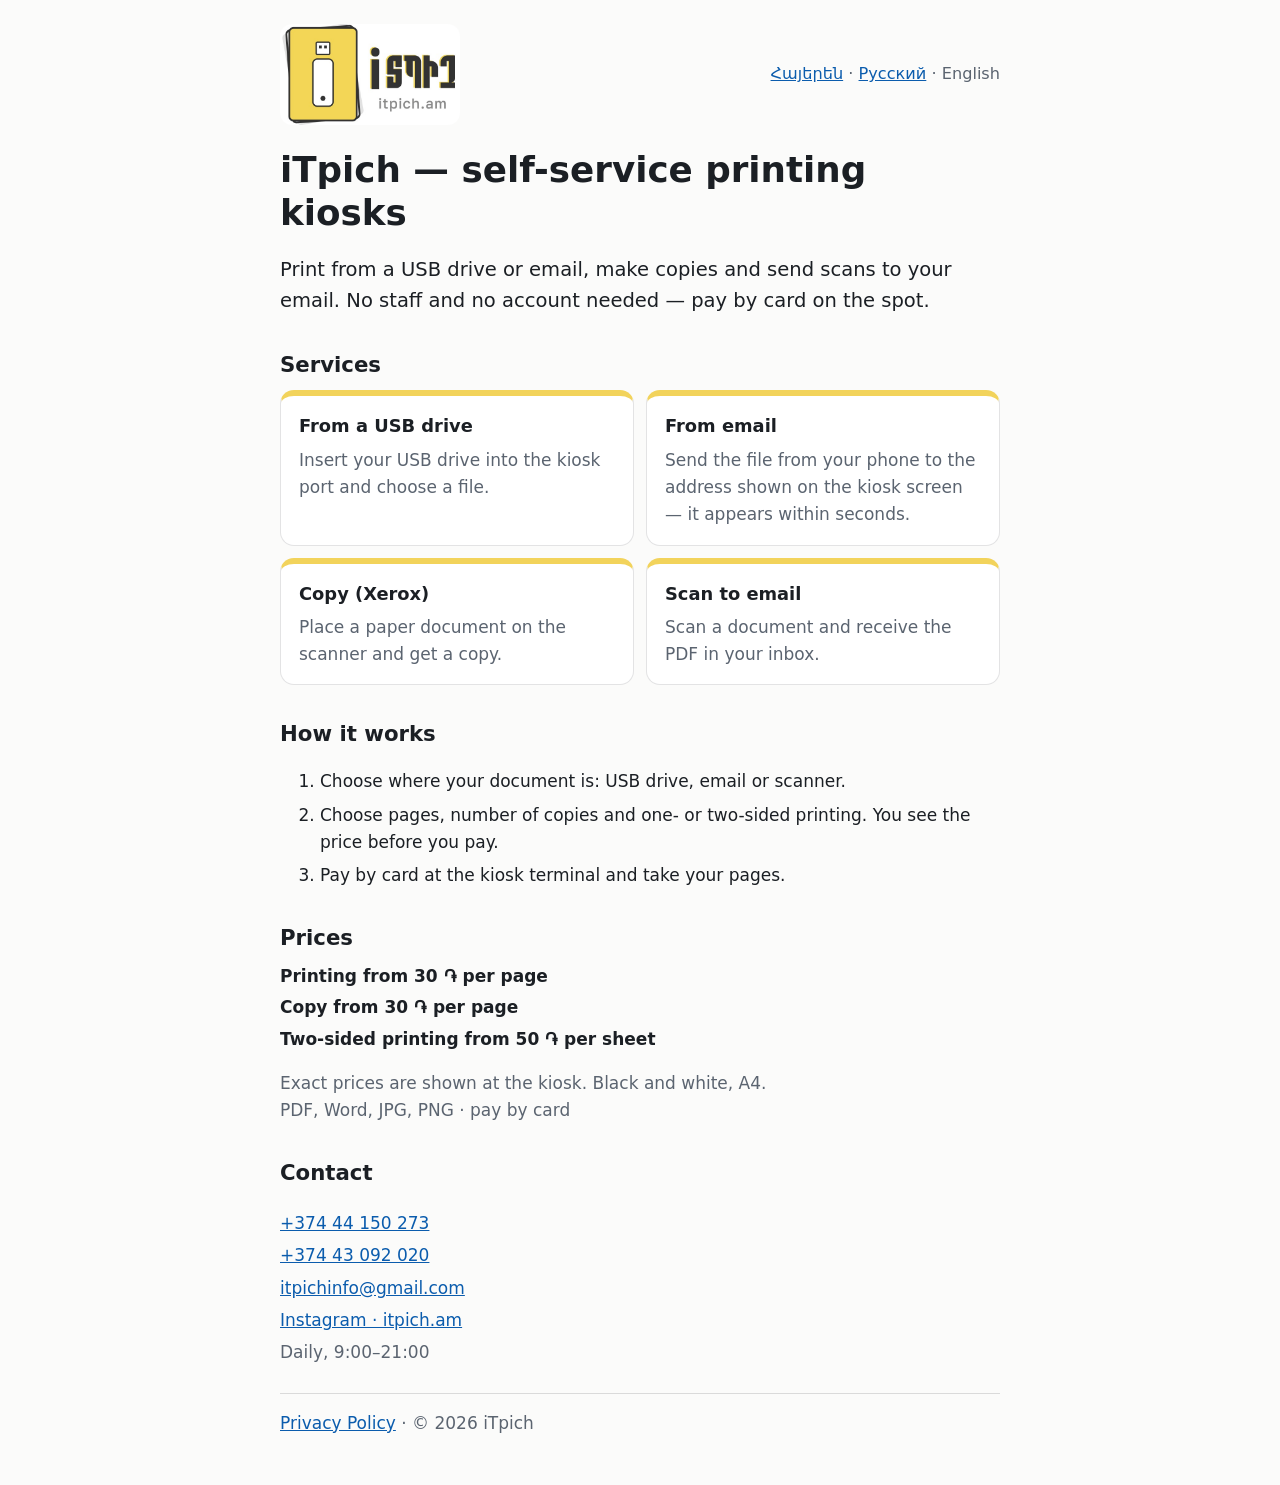
==== index-en.html @ af1162b1 "новый домен" ====
<!doctype html>
<html lang="en">
<head>
  <meta charset="utf-8">
  <meta name="viewport" content="width=device-width, initial-scale=1">
  <title>iTpich — self-service printing kiosks</title>
  <meta name="description" content="Print documents from a USB drive or email, make copies and scan to email at a self-service kiosk. Pay by card.">
  <link rel="canonical" href="https://itpich.am/index-en.html">
  <link rel="alternate" hreflang="hy" href="https://itpich.am/">
  <link rel="alternate" hreflang="ru" href="https://itpich.am/index-ru.html">
  <link rel="alternate" hreflang="en" href="https://itpich.am/index-en.html">
  <link rel="icon" type="image/png" href="icon.png">
  <link rel="apple-touch-icon" href="icon.png">
  <meta property="og:title" content="iTpich — self-service printing kiosks">
  <meta property="og:description" content="Print documents from a USB drive or email, make copies and scan to email at a self-service kiosk. Pay by card.">
  <meta property="og:image" content="https://itpich.am/icon.png">
  <link rel="stylesheet" href="style.css">
  <script>if (location.hostname.endsWith('github.io')) location.replace('https://itpich.am/' + location.pathname.split('/').pop());</script>
</head>
<body>
  <header class="site-header">
    <a href="index-en.html"><img class="brand" src="logo.jpg" width="295" height="165" alt="iTpich · itpich.am"></a>
    <nav class="langs"><a href="index.html" hreflang="hy" lang="hy">Հայերեն</a> · <a href="index-ru.html" hreflang="ru" lang="ru">Русский</a> · <span aria-current="page">English</span></nav>
  </header>
  <main>
    <h1>iTpich — self-service printing kiosks</h1>
    <p class="lead">Print from a USB drive or email, make copies and send scans to your email. No staff and no account needed — pay by card on the spot.</p>

    <h2>Services</h2>
    <ul class="cards">
      <li class="card"><h3>From a USB drive</h3><p>Insert your USB drive into the kiosk port and choose a file.</p></li>
      <li class="card"><h3>From email</h3><p>Send the file from your phone to the address shown on the kiosk screen — it appears within seconds.</p></li>
      <li class="card"><h3>Copy (Xerox)</h3><p>Place a paper document on the scanner and get a copy.</p></li>
      <li class="card"><h3>Scan to email</h3><p>Scan a document and receive the PDF in your inbox.</p></li>
    </ul>

    <h2>How it works</h2>
    <ol class="steps">
      <li>Choose where your document is: USB drive, email or scanner.</li>
      <li>Choose pages, number of copies and one- or two-sided printing. You see the price before you pay.</li>
      <li>Pay by card at the kiosk terminal and take your pages.</li>
    </ol>

    <h2>Prices</h2>
    <ul class="prices">
      <li>Printing from 30 ֏ per page</li>
      <li>Copy from 30 ֏ per page</li>
      <li>Two-sided printing from 50 ֏ per sheet</li>
    </ul>
    <p class="muted">Exact prices are shown at the kiosk. Black and white, A4.<br>PDF, Word, JPG, PNG · pay by card</p>

    <h2>Contact</h2>
    <p class="contacts">
      <a href="tel:+37444150273">+374 44 150 273</a><br>
      <a href="tel:+37443092020">+374 43 092 020</a><br>
      <a href="mailto:itpichinfo@gmail.com">itpichinfo@gmail.com</a><br>
      <a href="https://www.instagram.com/itpich.am/">Instagram · itpich.am</a><br>
      <span class="muted">Daily, 9:00–21:00</span>
    </p>
  </main>
  <footer><a href="privacy.html">Privacy Policy</a> · © 2026 iTpich</footer>
</body>
</html>
---- style.css ----
:root {
  color-scheme: light dark;
  --ink: #1b1f24;
  --muted: #5b6470;
  --bg: #fbfbfa;
  --link: #0b5cad;
}
@media (prefers-color-scheme: dark) {
  :root {
    --ink: #e8eaed;
    --muted: #a3abb5;
    --bg: #15181c;
    --link: #79b4f2;
  }
}
body {
  margin: 0;
  padding: 0 16px;
  background: var(--bg);
  color: var(--ink);
  font: 17px/1.6 system-ui, -apple-system, "Segoe UI", Roboto, sans-serif;
}
main {
  max-width: 720px;
  margin: 48px auto 24px;
}
h1 {
  font-size: 2.1em;
  line-height: 1.2;
  margin: 0 0 12px;
}
h2 {
  font-size: 1.25em;
  margin: 32px 0 8px;
}
.lead {
  font-size: 1.15em;
}
.muted {
  color: var(--muted);
}
a {
  color: var(--link);
}
code {
  font-size: 0.92em;
  overflow-wrap: anywhere;
}
footer {
  max-width: 720px;
  margin: 0 auto 48px;
  padding-top: 16px;
  border-top: 1px solid color-mix(in srgb, var(--ink) 15%, transparent);
  color: var(--muted);
}

/* Визитка (index*.html): шапка с логотипом, карточки услуг, шаги, цены. Цвет бренда — жёлтый из логотипа. */
:root {
  --brand: #f2d35b;
  --card: #ffffff;
  --line: color-mix(in srgb, var(--ink) 12%, transparent);
}
@media (prefers-color-scheme: dark) {
  :root {
    --card: #1f2329;
  }
}
.site-header {
  max-width: 720px;
  margin: 24px auto 0;
  display: flex;
  align-items: center;
  justify-content: space-between;
  gap: 16px;
  flex-wrap: wrap;
}
.brand {
  display: block;
  width: 180px;
  height: auto;
  border-radius: 12px;
}
.langs {
  font-size: 0.95em;
  color: var(--muted);
}
.site-header + main {
  margin-top: 24px;
}
.cards {
  margin: 0;
  padding: 0;
  list-style: none;
  display: grid;
  grid-template-columns: repeat(auto-fit, minmax(240px, 1fr));
  gap: 12px;
}
.card {
  padding: 16px 18px;
  border-radius: 14px;
  background: var(--card);
  border: 1px solid var(--line);
  border-top: 6px solid var(--brand);
}
.card h3 {
  margin: 0 0 6px;
  font-size: 1.05em;
}
.card p {
  margin: 0;
  color: var(--muted);
}
.steps li + li {
  margin-top: 6px;
}
.prices {
  margin: 0 0 8px;
  padding: 0;
  list-style: none;
  font-weight: 600;
}
.prices li + li {
  margin-top: 4px;
}
.contacts {
  line-height: 1.9;
}
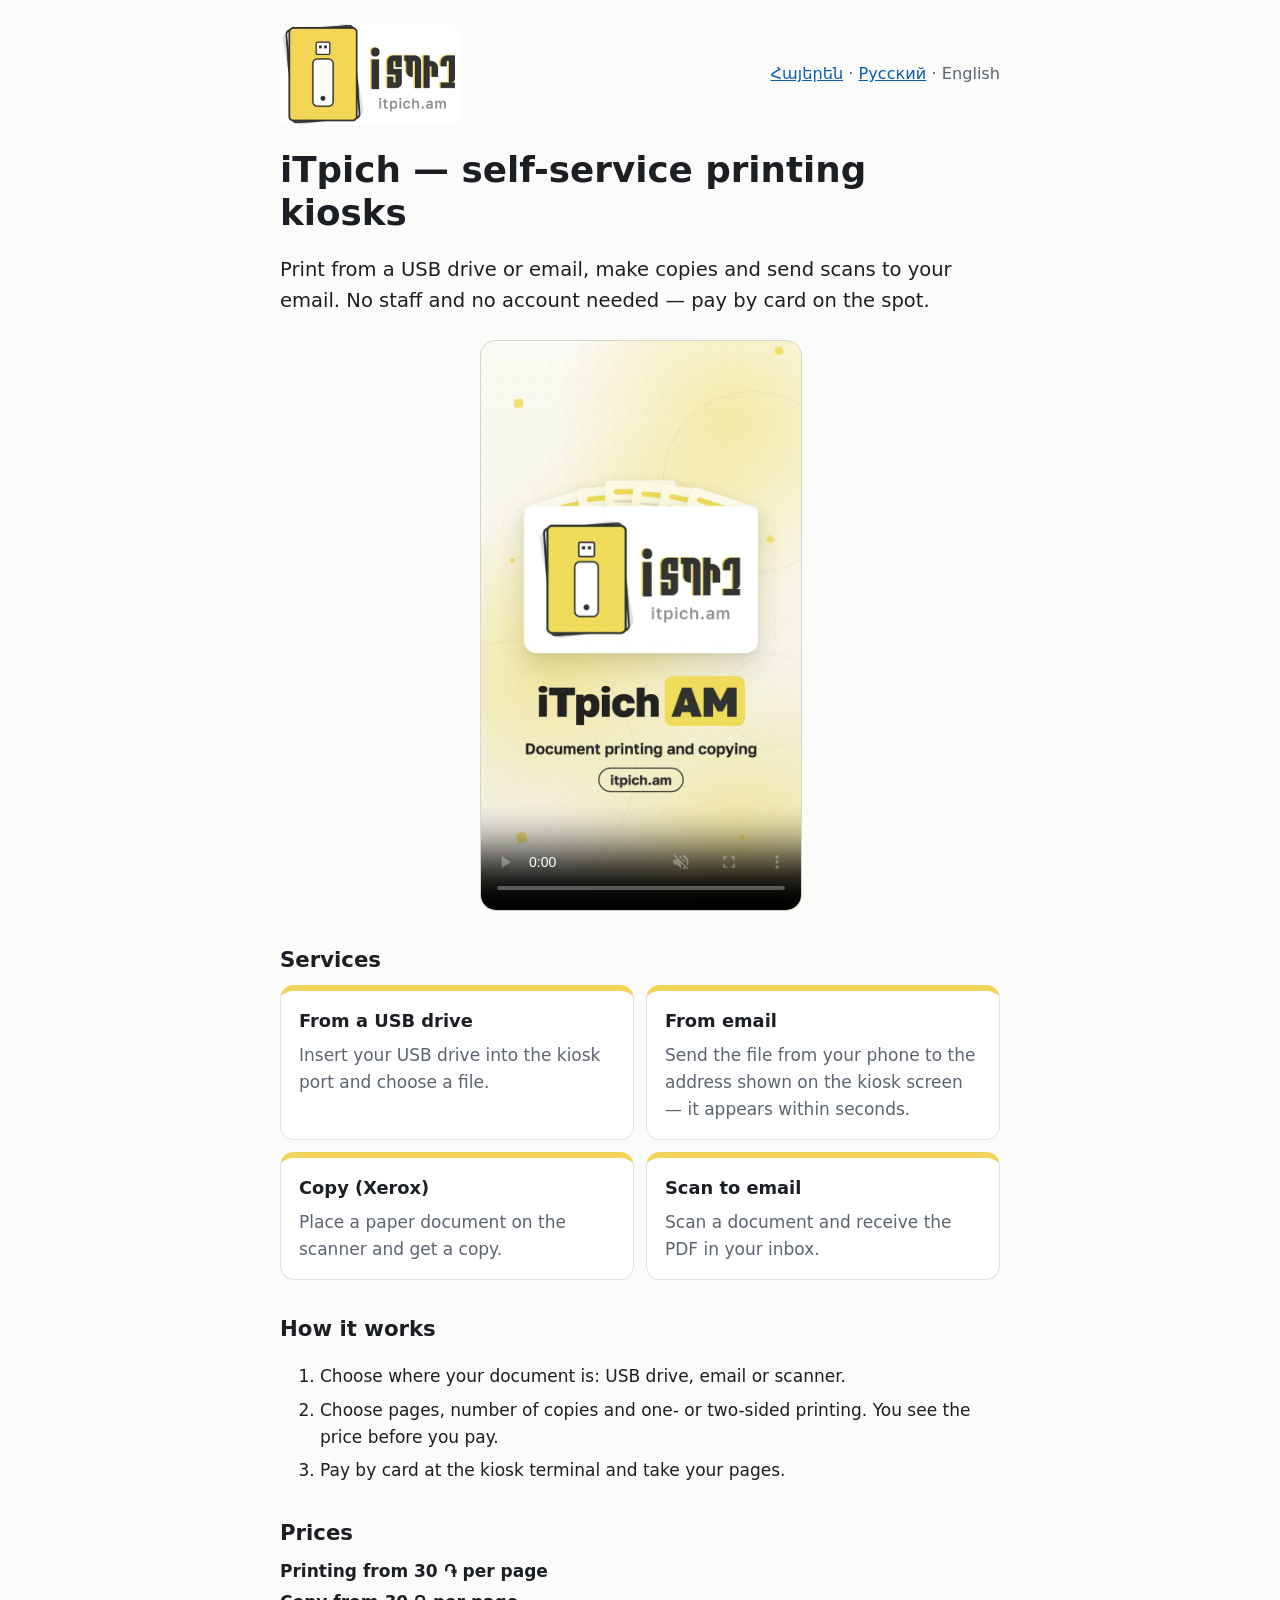
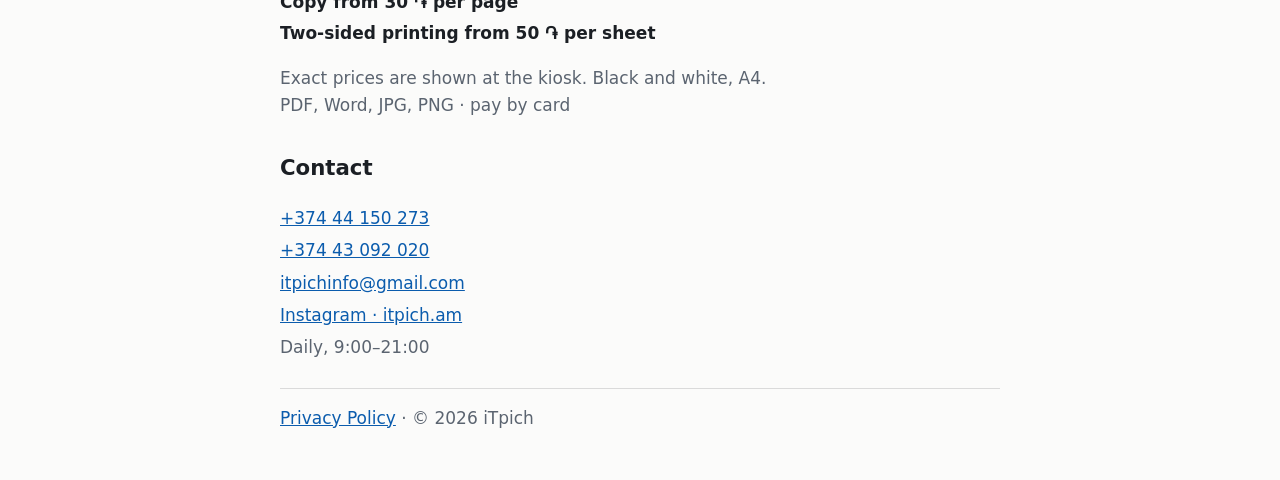
==== commit 9bd0630d: "реклама для бренда" ====
--- a/index-en.html
+++ b/index-en.html
@@ -15,6 +15,22 @@
   <meta property="og:description" content="Print documents from a USB drive or email, make copies and scan to email at a self-service kiosk. Pay by card.">
   <meta property="og:image" content="https://itpich.am/icon.png">
   <link rel="stylesheet" href="style.css">
+  <script src="promo.js" defer></script>
+  <script type="application/ld+json">
+  {
+    "@context": "https://schema.org",
+    "@type": "Organization",
+    "@id": "https://itpich.am/#organization",
+    "name": "iTpich",
+    "alternateName": ["iՏՊԻՉ", "Itpich"],
+    "url": "https://itpich.am/",
+    "logo": "https://itpich.am/icon.png",
+    "email": "itpichinfo@gmail.com",
+    "telephone": ["+37444150273", "+37443092020"],
+    "areaServed": "AM",
+    "sameAs": ["https://www.instagram.com/itpich.am/"]
+  }
+  </script>
   <script>if (location.hostname.endsWith('github.io')) location.replace('https://itpich.am/' + location.pathname.split('/').pop());</script>
 </head>
 <body>
@@ -25,6 +41,12 @@
   <main>
     <h1>iTpich — self-service printing kiosks</h1>
     <p class="lead">Print from a USB drive or email, make copies and send scans to your email. No staff and no account needed — pay by card on the spot.</p>
+
+    <figure class="promo">
+      <video muted loop playsinline preload="none" width="720" height="1280" poster="video/itpich-en.jpg" aria-label="iTpich promo video: document printing and copying">
+        <source src="video/itpich-en.mp4" type="video/mp4">
+      </video>
+    </figure>
 
     <h2>Services</h2>
     <ul class="cards">
--- a/style.css
+++ b/style.css
@@ -125,3 +125,15 @@
 .contacts {
   line-height: 1.9;
 }
+.promo {
+  margin: 24px auto 8px;
+  width: min(100%, 320px);
+}
+.promo video {
+  display: block;
+  width: 100%;
+  height: auto;
+  border-radius: 16px;
+  border: 1px solid var(--line);
+  background: #f3eee3;
+}
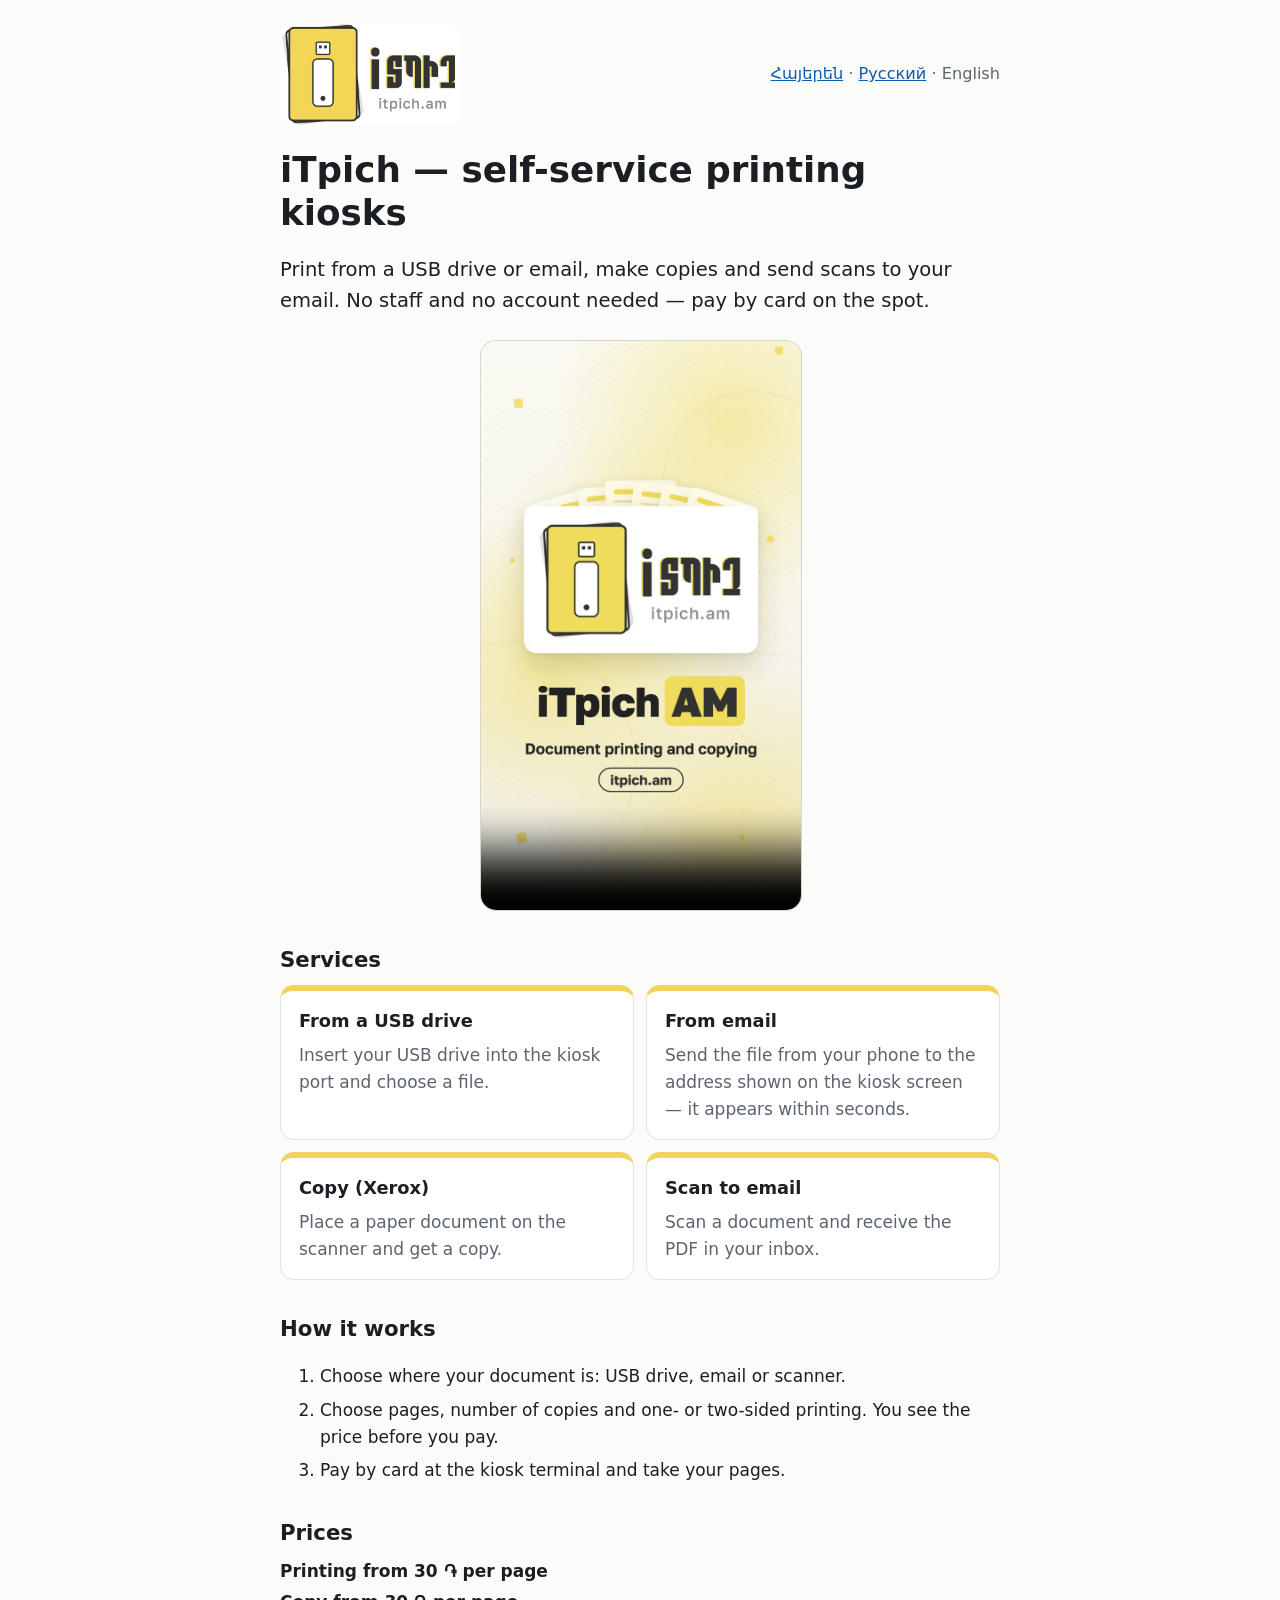
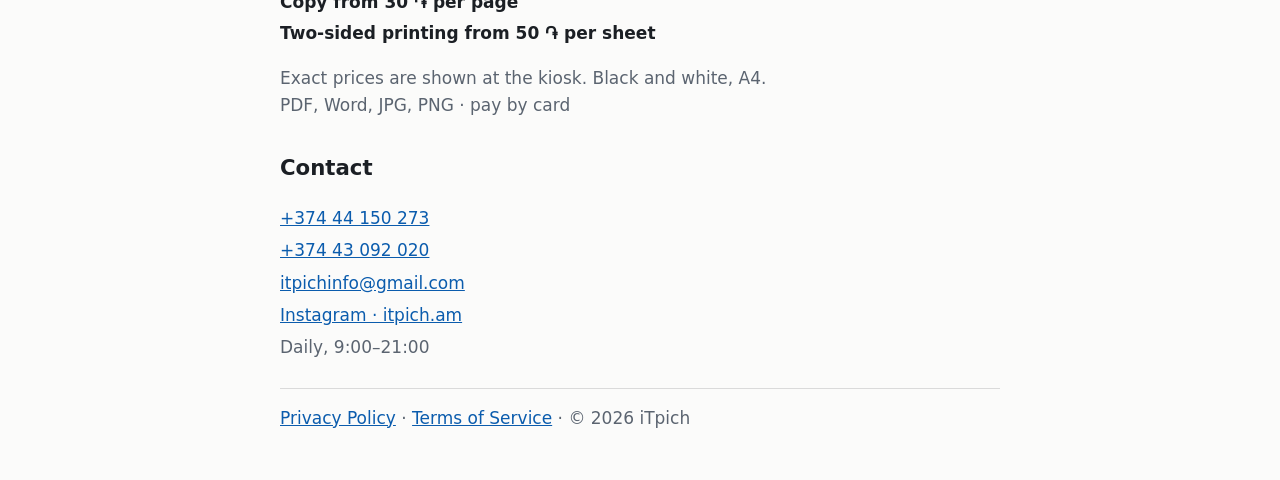
==== commit 56d05fb7: "Условия услуги — iTpich" ====
--- a/index-en.html
+++ b/index-en.html
@@ -80,6 +80,6 @@
       <span class="muted">Daily, 9:00–21:00</span>
     </p>
   </main>
-  <footer><a href="privacy.html">Privacy Policy</a> · © 2026 iTpich</footer>
+  <footer><a href="privacy.html">Privacy Policy</a> · <a href="terms.html">Terms of Service</a> · © 2026 iTpich</footer>
 </body>
 </html>
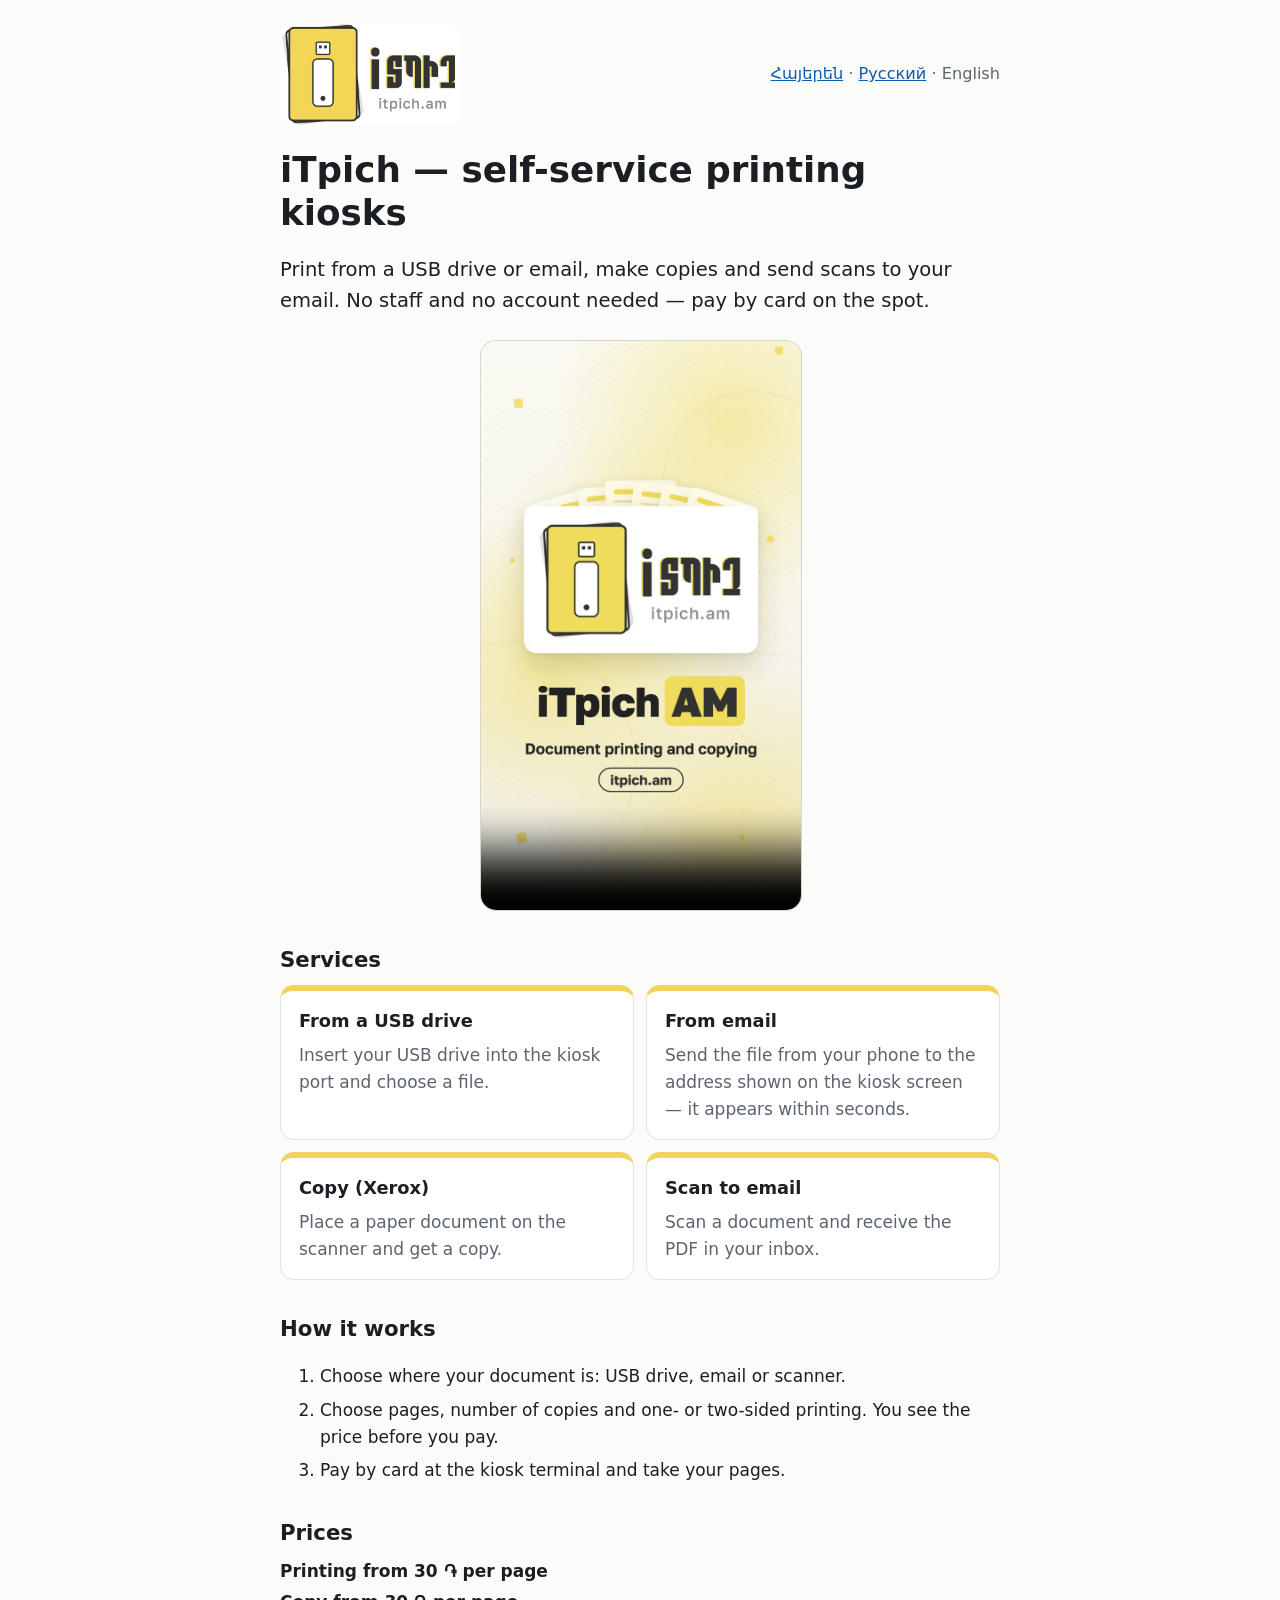
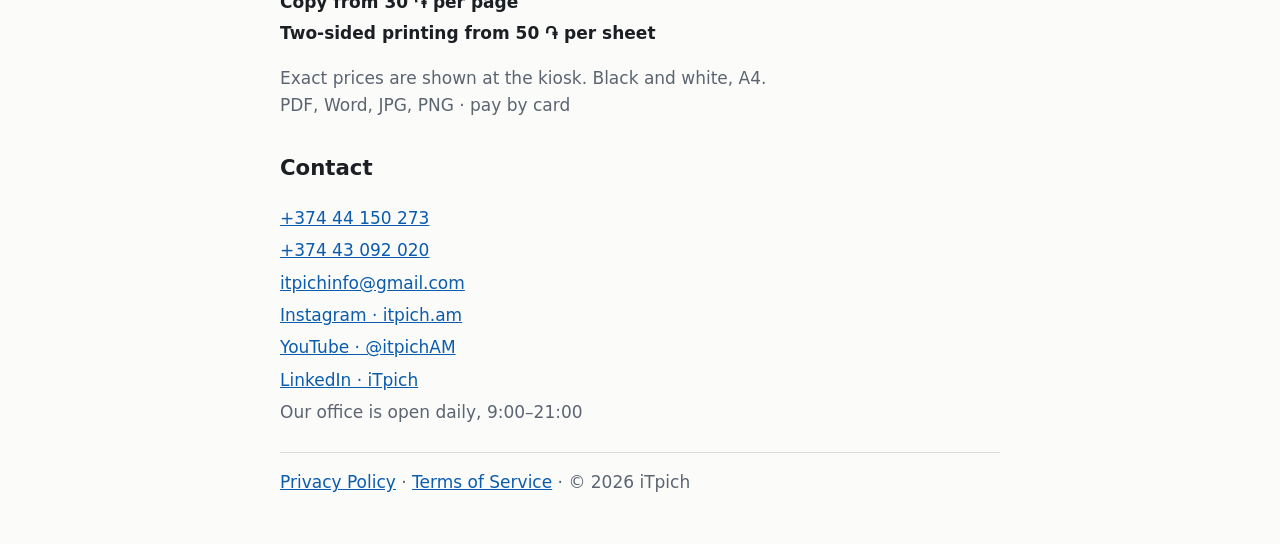
==== commit 9cd7a484: "Контакты: YouTube и LinkedIn; часы работы офиса" ====
--- a/index-en.html
+++ b/index-en.html
@@ -28,7 +28,7 @@
     "email": "itpichinfo@gmail.com",
     "telephone": ["+37444150273", "+37443092020"],
     "areaServed": "AM",
-    "sameAs": ["https://www.instagram.com/itpich.am/"]
+    "sameAs": ["https://www.instagram.com/itpich.am/", "https://www.youtube.com/@itpichAM", "https://www.linkedin.com/company/itpich/"]
   }
   </script>
   <script>if (location.hostname.endsWith('github.io')) location.replace('https://itpich.am/' + location.pathname.split('/').pop());</script>
@@ -77,7 +77,9 @@
       <a href="tel:+37443092020">+374 43 092 020</a><br>
       <a href="mailto:itpichinfo@gmail.com">itpichinfo@gmail.com</a><br>
       <a href="https://www.instagram.com/itpich.am/">Instagram · itpich.am</a><br>
-      <span class="muted">Daily, 9:00–21:00</span>
+      <a href="https://www.youtube.com/@itpichAM">YouTube · @itpichAM</a><br>
+      <a href="https://www.linkedin.com/company/itpich/">LinkedIn · iTpich</a><br>
+      <span class="muted">Our office is open daily, 9:00–21:00</span>
     </p>
   </main>
   <footer><a href="privacy.html">Privacy Policy</a> · <a href="terms.html">Terms of Service</a> · © 2026 iTpich</footer>
